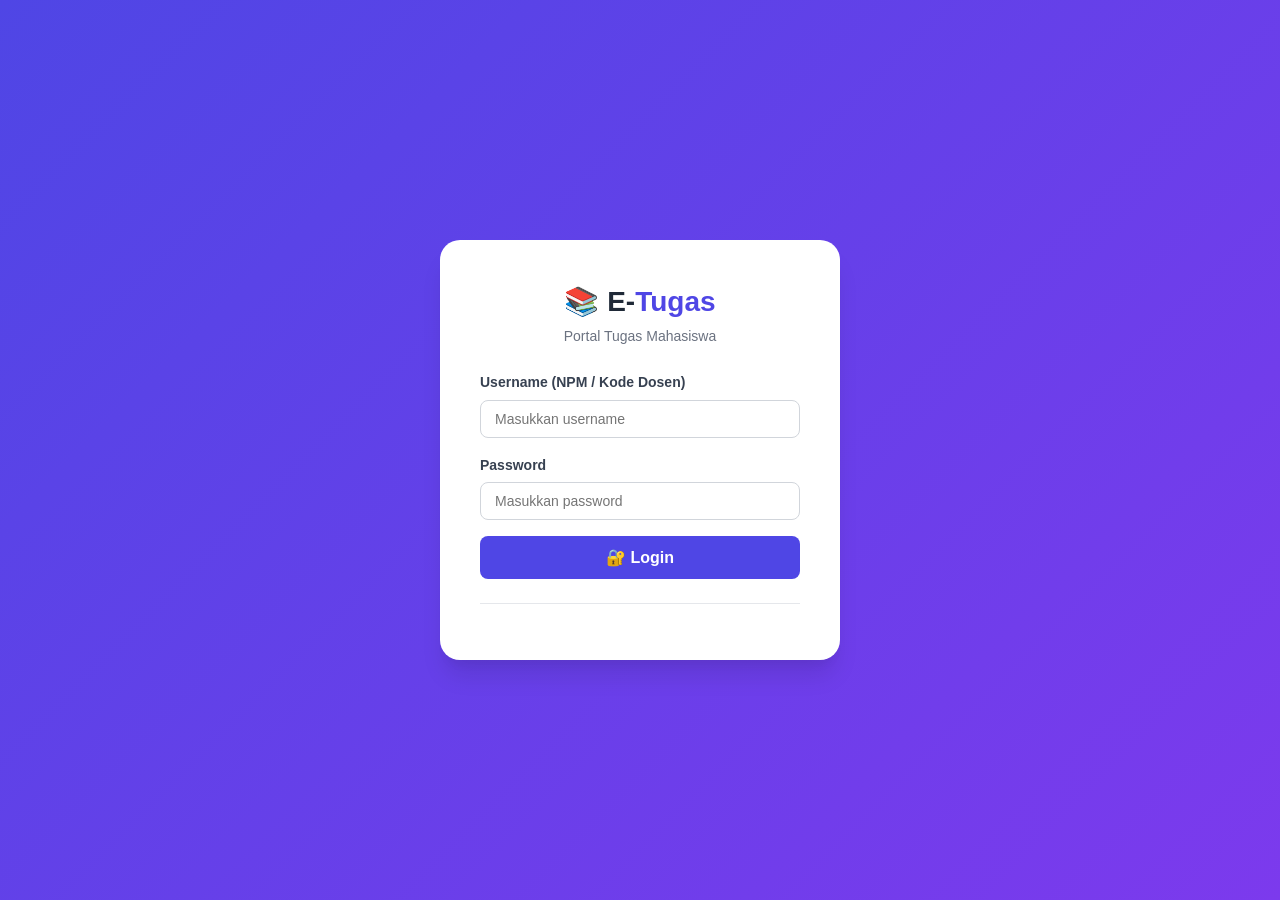
==== backend/public/frontend/pages/admin-users.html @ 3af6cc86 "first commit" ====
<!DOCTYPE html>
<html lang="id">
<head>
    <meta charset="UTF-8">
    <meta name="viewport" content="width=device-width, initial-scale=1.0">
    <title>Kelola User - E-Tugas</title>
    <link rel="stylesheet" href="../assets/css/style.css">
</head>
<body>
    <div class="dashboard">
        <!-- SIDEBAR -->
        <aside class="sidebar">
            <div class="brand">📚 E-<span>Tugas</span></div>
            <nav>
                <a href="#" onclick="window.location.href='admin-dashboard.html'">📊 Dashboard</a>
                <a href="#" class="active">👥 Kelola User</a>
                <a href="#" onclick="showChangePassword()">🔑 Ubah Password</a> <!-- 🔥 TAMBAHKAN INI -->
                <a href="#" onclick="logout()">🚪 Logout</a>
            </nav>
        </aside>

        <!-- MAIN CONTENT -->
        <main class="main-content">
            <!-- TOPBAR -->
            <header class="topbar">
                <h2>👥 Kelola User</h2>
                <div class="user-info">
                    <span id="adminName">Admin</span>
                    <div class="avatar" id="adminAvatar" onclick="showChangePassword()" style="cursor: pointer;" title="Klik untuk ubah password">A</div>
                </div>
            </header>

            <!-- FILTER & TOMBOL TAMBAH -->
            <div style="display: flex; justify-content: space-between; align-items: center; margin-bottom: 1rem; flex-wrap: wrap; gap: 0.75rem;">
                <div style="display: flex; gap: 0.5rem; flex-wrap: wrap; align-items: center;">
                    <div class="form-group" style="margin-bottom: 0;">
                        <select id="filterRole" class="form-control" style="width: auto; min-width: 140px;" onchange="applyFilters()">
                            <option value="all">📋 Semua Role</option>
                            <option value="admin">🔐 Admin</option>
                            <option value="dosen">👨‍🏫 Dosen</option>
                            <option value="mahasiswa">👨‍🎓 Mahasiswa</option>
                        </select>
                    </div>
                    <div class="form-group" style="margin-bottom: 0;">
                        <select id="filterProdi" class="form-control" style="width: auto; min-width: 140px;" onchange="applyFilters()">
                            <option value="all">📚 Semua Prodi</option>
                            <option value="TI">Teknik Informatika</option>
                            <option value="SI">Sistem Informasi</option>
                        </select>
                    </div>
                    <div class="form-group" style="margin-bottom: 0;">
                        <select id="filterAngkatan" class="form-control" style="width: auto; min-width: 120px;" onchange="applyFilters()">
                            <option value="all">📅 Semua Angkatan</option>
                            <option value="2024">2024</option>
                            <option value="2023">2023</option>
                            <option value="2022">2022</option>
                        </select>
                    </div>
                    <button class="btn btn-outline btn-sm" onclick="resetFilters()">🔄 Reset</button>
                </div>
                <div>
                    <button class="btn btn-primary btn-sm" onclick="showModal('dosen')">+ Tambah Dosen</button>
                    <button class="btn btn-success btn-sm" onclick="showModal('mahasiswa')">+ Tambah Mahasiswa</button>
                </div>
            </div>

            <!-- TABEL USER -->
            <div class="card">
                <div class="table-container">
                    <table class="table" id="userTable">
                        <thead>
                            <tr>
                                <th>ID</th>
                                <th>Username</th>
                                <th>Nama</th>
                                <th>Role</th>
                                <th>Prodi</th>
                                <th>Angkatan</th>
                                <th>Aksi</th>
                            </tr>
                        </thead>
                        <tbody id="userTableBody">
                            <tr><td colspan="7" class="text-center">Loading...</td></tr>
                        </tbody>
                    </table>
                </div>
            </div>
        </main>
    </div>

    <!-- MODAL TAMBAH/EDIT USER -->
    <div class="modal-overlay" id="userModal">
        <div class="modal">
            <h3 class="modal-title" id="modalTitle">Tambah User</h3>
            <form id="userForm">
                <input type="hidden" id="userRole">
                <input type="hidden" id="editUserId">

                <div class="form-group">
                    <label for="usernameInput">Username</label>
                    <input type="text" id="usernameInput" class="form-control" placeholder="Username" required>
                </div>
                <div class="form-group">
                    <label for="nameInput">Nama Lengkap</label>
                    <input type="text" id="nameInput" class="form-control" placeholder="Nama lengkap" required>
                </div>
                <div class="form-group">
                    <label for="passwordInput">Password</label>
                    <input type="password" id="passwordInput" class="form-control" placeholder="Password">
                    <small class="text-muted">Kosongkan jika tidak diubah</small>
                </div>
                <div class="form-group" id="prodiGroup" style="display:none;">
                    <label for="prodiInput">Program Studi</label>
                    <select id="prodiInput" class="form-control">
                        <option value="TI">Teknik Informatika</option>
                        <option value="SI">Sistem Informasi</option>
                    </select>
                </div>
                <div class="form-group" id="angkatanGroup" style="display:none;">
                    <label for="angkatanInput">Angkatan</label>
                    <select id="angkatanInput" class="form-control">
                        <option value="2025">2025</option>
                        <option value="2024">2024</option>
                        <option value="2023">2023</option>
                        <option value="2022">2022</option>
                    </select>
                </div>

                <div class="modal-actions">
                    <button type="submit" class="btn btn-primary">💾 Simpan</button>
                    <button type="button" class="btn btn-outline" onclick="closeModal()">Batal</button>
                </div>
            </form>
        </div>
    </div>

    <!-- 🔥 MODAL UBAH PASSWORD -->
    <div class="modal-overlay" id="passwordModal">
        <div class="modal" style="max-width: 400px;">
            <h3 class="modal-title">🔑 Ubah Password</h3>
            <form id="passwordForm">
                <div class="form-group">
                    <label for="oldPassword">Password Lama</label>
                    <input type="password" id="oldPassword" class="form-control" placeholder="Masukkan password lama" required>
                </div>
                <div class="form-group">
                    <label for="newPassword">Password Baru</label>
                    <input type="password" id="newPassword" class="form-control" placeholder="Minimal 6 karakter" required>
                </div>
                <div class="form-group">
                    <label for="confirmPassword">Konfirmasi Password Baru</label>
                    <input type="password" id="confirmPassword" class="form-control" placeholder="Ulangi password baru" required>
                </div>
                <div id="passwordMessage" class="error" style="margin-top: 0.5rem; display: none;"></div>
                <div class="modal-actions">
                    <button type="submit" class="btn btn-primary" id="savePasswordBtn">💾 Simpan</button>
                    <button type="button" class="btn btn-outline" onclick="closePasswordModal()">Batal</button>
                </div>
            </form>
        </div>
    </div>

    <script src="../assets/js/auth.js"></script>
    <script src="../assets/js/admin.js"></script>
</body>
</html>
---- backend/public/frontend/assets/css/style.css ----
/* ========================================
   E-TUGAS - STYLE UTAMA (VANILLA CSS)
   ======================================== */

/* ---------- RESET & VARIABLES ---------- */
* {
    margin: 0;
    padding: 0;
    box-sizing: border-box;
}

:root {
    --primary: #4F46E5;
    --primary-dark: #4338CA;
    --primary-light: #818CF8;
    --primary-bg: #EEF2FF;
    --success: #22C55E;
    --danger: #EF4444;
    --warning: #F59E0B;
    --gray-50: #F9FAFB;
    --gray-100: #F3F4F6;
    --gray-200: #E5E7EB;
    --gray-300: #D1D5DB;
    --gray-400: #9CA3AF;
    --gray-500: #6B7280;
    --gray-600: #4B5563;
    --gray-700: #374151;
    --gray-800: #1F2937;
    --gray-900: #111827;
    --radius: 12px;
    --shadow: 0 1px 3px rgba(0,0,0,0.1), 0 1px 2px rgba(0,0,0,0.06);
    --shadow-lg: 0 10px 15px -3px rgba(0,0,0,0.1), 0 4px 6px -2px rgba(0,0,0,0.05);
    --shadow-xl: 0 20px 25px -5px rgba(0,0,0,0.1), 0 10px 10px -5px rgba(0,0,0,0.04);
}

body {
    font-family: 'Inter', -apple-system, BlinkMacSystemFont, 'Segoe UI', Roboto, sans-serif;
    background: var(--gray-50);
    color: var(--gray-800);
    line-height: 1.6;
    min-height: 100vh;
}

a { text-decoration: none; color: inherit; }

/* ---------- UTILITY ---------- */
.container {
    max-width: 1200px;
    margin: 0 auto;
    padding: 0 20px;
}

.text-center { text-align: center; }
.text-primary { color: var(--primary); }
.text-success { color: var(--success); }
.text-danger { color: var(--danger); }
.text-warning { color: var(--warning); }
.text-muted { color: var(--gray-500); }

.flex { display: flex; }
.flex-center { display: flex; align-items: center; justify-content: center; }
.flex-between { display: flex; justify-content: space-between; align-items: center; }
.flex-col { display: flex; flex-direction: column; }
.gap-2 { gap: 0.5rem; }
.gap-4 { gap: 1rem; }
.gap-6 { gap: 1.5rem; }

.w-full { width: 100%; }
.h-full { height: 100%; }
.min-h-screen { min-height: 100vh; }

/* ---------- BUTTONS ---------- */
.btn {
    display: inline-flex;
    align-items: center;
    justify-content: center;
    gap: 0.5rem;
    padding: 0.625rem 1.25rem;
    border: none;
    border-radius: 8px;
    font-size: 0.875rem;
    font-weight: 600;
    cursor: pointer;
    transition: all 0.2s ease;
    text-decoration: none;
}

.btn-primary {
    background: var(--primary);
    color: white;
}
.btn-primary:hover {
    background: var(--primary-dark);
    transform: translateY(-1px);
    box-shadow: var(--shadow-lg);
}

.btn-success {
    background: var(--success);
    color: white;
}
.btn-success:hover {
    background: #16A34A;
    transform: translateY(-1px);
}

.btn-danger {
    background: var(--danger);
    color: white;
}
.btn-danger:hover {
    background: #DC2626;
    transform: translateY(-1px);
}

.btn-warning {
    background: var(--warning);
    color: white;
}
.btn-warning:hover {
    background: #D97706;
    transform: translateY(-1px);
}

.btn-outline {
    background: transparent;
    color: var(--gray-600);
    border: 1.5px solid var(--gray-300);
}
.btn-outline:hover {
    background: var(--gray-100);
    border-color: var(--gray-400);
}

.btn-sm { padding: 0.375rem 0.75rem; font-size: 0.75rem; }
.btn-lg { padding: 0.75rem 1.5rem; font-size: 1rem; }

/* ---------- CARDS ---------- */
.card {
    background: white;
    border-radius: var(--radius);
    box-shadow: var(--shadow);
    padding: 1.5rem;
    transition: all 0.2s ease;
}
.card:hover {
    box-shadow: var(--shadow-lg);
}

.card-header {
    display: flex;
    justify-content: space-between;
    align-items: center;
    margin-bottom: 1rem;
    padding-bottom: 0.75rem;
    border-bottom: 1px solid var(--gray-200);
}

.card-title {
    font-size: 1.125rem;
    font-weight: 700;
    color: var(--gray-800);
}

/* ---------- FORM ---------- */
.form-group {
    margin-bottom: 1rem;
}
.form-group label {
    display: block;
    font-weight: 600;
    font-size: 0.875rem;
    color: var(--gray-700);
    margin-bottom: 0.375rem;
}
.form-control {
    width: 100%;
    padding: 0.625rem 0.875rem;
    border: 1.5px solid var(--gray-300);
    border-radius: 8px;
    font-size: 0.875rem;
    transition: border-color 0.2s ease;
    background: white;
}
.form-control:focus {
    outline: none;
    border-color: var(--primary);
    box-shadow: 0 0 0 3px rgba(79, 70, 229, 0.15);
}

.form-select {
    appearance: none;
    background-image: url("data:image/svg+xml,%3Csvg xmlns='http://www.w3.org/2000/svg' width='12' height='12' viewBox='0 0 12 12'%3E%3Cpath fill='%236B7280' d='M6 8L1 3h10z'/%3E%3C/svg%3E");
    background-repeat: no-repeat;
    background-position: right 0.75rem center;
    padding-right: 2.5rem;
}

/* ---------- TABLES ---------- */
.table-container {
    overflow-x: auto;
    border-radius: var(--radius);
    border: 1px solid var(--gray-200);
}

.table {
    width: 100%;
    border-collapse: collapse;
    font-size: 0.875rem;
}
.table thead {
    background: var(--gray-100);
}
.table th {
    padding: 0.75rem 1rem;
    text-align: left;
    font-weight: 600;
    color: var(--gray-600);
    border-bottom: 1px solid var(--gray-200);
}
.table td {
    padding: 0.75rem 1rem;
    border-bottom: 1px solid var(--gray-100);
}
.table tbody tr:hover {
    background: var(--primary-bg);
}
.table .status-badge {
    padding: 0.25rem 0.75rem;
    border-radius: 9999px;
    font-size: 0.75rem;
    font-weight: 600;
}
.status-badge.aktif { background: #DCFCE7; color: #16A34A; }
.status-badge.ditutup { background: #FEE2E2; color: #DC2626; }
.status-badge.sudah { background: #DCFCE7; color: #16A34A; }
.status-badge.belum { background: #FEF3C7; color: #D97706; }
.status-badge.danger {
    background: #FEE2E2;
    color: #DC2626;
}

/* ---------- LOGIN PAGE ---------- */
.login-page {
    min-height: 100vh;
    background: linear-gradient(135deg, #4F46E5 0%, #7C3AED 100%);
    display: flex;
    align-items: center;
    justify-content: center;
    padding: 20px;
}

.login-card {
    background: white;
    border-radius: 20px;
    padding: 2.5rem;
    width: 100%;
    max-width: 400px;
    box-shadow: var(--shadow-xl);
}
.login-card .logo {
    text-align: center;
    margin-bottom: 1.5rem;
}
.login-card .logo h1 {
    font-size: 1.75rem;
    font-weight: 800;
    color: var(--gray-800);
}
.login-card .logo h1 span {
    color: var(--primary);
}
.login-card .logo p {
    color: var(--gray-500);
    font-size: 0.875rem;
}
.login-card .btn-login {
    width: 100%;
    padding: 0.75rem;
    font-size: 1rem;
}
.login-card .error-msg {
    color: var(--danger);
    font-size: 0.875rem;
    margin-top: 0.5rem;
    text-align: center;
    display: none;
}
.login-card .error-msg.show {
    display: block;
}

/* ---------- DASHBOARD LAYOUT ---------- */
.dashboard {
    display: flex;
    min-height: 100vh;
}

.sidebar {
    width: 250px;
    background: white;
    border-right: 1px solid var(--gray-200);
    padding: 1.5rem;
    flex-shrink: 0;
    position: sticky;
    top: 0;
    height: 100vh;
    overflow-y: auto;
}
.sidebar .brand {
    font-size: 1.25rem;
    font-weight: 800;
    color: var(--gray-800);
    margin-bottom: 2rem;
    display: flex;
    align-items: center;
    gap: 0.5rem;
}
.sidebar .brand span { color: var(--primary); }
.sidebar nav {
    display: flex;
    flex-direction: column;
    gap: 0.25rem;
}
.sidebar nav a {
    padding: 0.625rem 0.875rem;
    border-radius: 8px;
    color: var(--gray-600);
    font-weight: 500;
    transition: all 0.2s ease;
}
.sidebar nav a:hover {
    background: var(--primary-bg);
    color: var(--primary);
}
.sidebar nav a.active {
    background: var(--primary);
    color: white;
}

.main-content {
    flex: 1;
    padding: 1.5rem 2rem;
}

.topbar {
    display: flex;
    justify-content: space-between;
    align-items: center;
    margin-bottom: 1.5rem;
    padding-bottom: 1rem;
    border-bottom: 1px solid var(--gray-200);
}
.topbar .user-info {
    display: flex;
    align-items: center;
    gap: 1rem;
}
.topbar .user-info .avatar {
    width: 40px;
    height: 40px;
    border-radius: 50%;
    background: var(--primary);
    color: white;
    display: flex;
    align-items: center;
    justify-content: center;
    font-weight: 700;
    font-size: 16px;
    cursor: pointer;
    transition: all 0.3s ease;
}
.avatar:hover {
    transform: scale(1.05);
    box-shadow: 0 4px 12px rgba(79, 70, 229, 0.4);
}

/* ---------- STATS CARDS ---------- */
.stats-grid {
    display: grid;
    grid-template-columns: repeat(auto-fit, minmax(200px, 1fr));
    gap: 1rem;
    margin-bottom: 1.5rem;
}
.stat-card {
    background: white;
    border-radius: var(--radius);
    padding: 1.25rem;
    box-shadow: var(--shadow);
}
.stat-card .stat-number {
    font-size: 2rem;
    font-weight: 800;
    color: var(--gray-800);
}
.stat-card .stat-label {
    font-size: 0.875rem;
    color: var(--gray-500);
}

/* ---------- MODAL ---------- */
.modal-overlay {
    display: none;
    position: fixed;
    top: 0;
    left: 0;
    right: 0;
    bottom: 0;
    background: rgba(0,0,0,0.5);
    z-index: 1000;
    align-items: center;
    justify-content: center;
    padding: 20px;
}
.modal-overlay.show {
    display: flex;
}
.modal {
    background: white;
    border-radius: var(--radius);
    padding: 2rem;
    width: 100%;
    max-width: 500px;
    max-height: 90vh;
    overflow-y: auto;
    box-shadow: var(--shadow-xl);
}
.modal .modal-title {
    font-size: 1.25rem;
    font-weight: 700;
    margin-bottom: 1rem;
}
.modal .modal-actions {
    display: flex;
    gap: 0.75rem;
    margin-top: 1.5rem;
}
.modal .modal-actions .btn { flex: 1; }

/* ---------- RESPONSIVE ---------- */
@media (max-width: 768px) {
    .sidebar {
        display: none;
    }
    .dashboard {
        flex-direction: column;
    }
    .main-content {
        padding: 1rem;
    }
    .stats-grid {
        grid-template-columns: 1fr 1fr;
    }
    .login-card {
        padding: 1.5rem;
        margin: 0 1rem;
    }
}
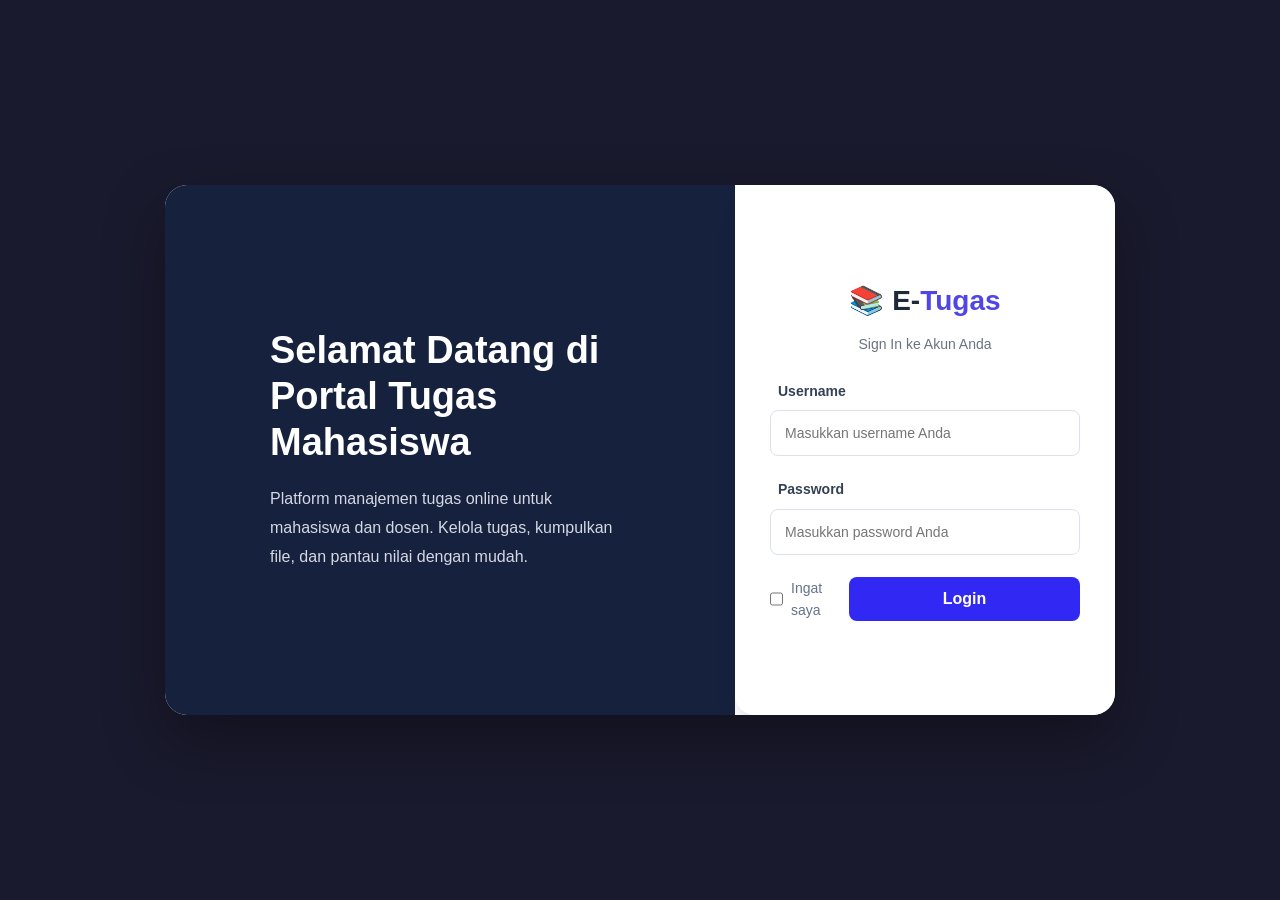
==== commit 15b63c76: "Bug Fixing and Update Frontend" ====
--- a/backend/public/frontend/pages/admin-users.html
+++ b/backend/public/frontend/pages/admin-users.html
@@ -5,19 +5,28 @@
     <meta name="viewport" content="width=device-width, initial-scale=1.0">
     <title>Kelola User - E-Tugas</title>
     <link rel="stylesheet" href="../assets/css/style.css">
+    <link rel="stylesheet" href="https://cdnjs.cloudflare.com/ajax/libs/font-awesome/6.5.0/css/all.min.css">
 </head>
 <body>
     <div class="dashboard">
         <!-- SIDEBAR -->
         <aside class="sidebar">
-            <div class="brand">📚 E-<span>Tugas</span></div>
-            <nav>
-                <a href="#" onclick="window.location.href='admin-dashboard.html'">📊 Dashboard</a>
-                <a href="#" class="active">👥 Kelola User</a>
-                <a href="#" onclick="showChangePassword()">🔑 Ubah Password</a> <!-- 🔥 TAMBAHKAN INI -->
-                <a href="#" onclick="logout()">🚪 Logout</a>
-            </nav>
-        </aside>
+    <div class="brand"> E-<span>Tugas</span></div>
+    <nav>
+        <a href="#" onclick="window.location.href='admin-dashboard.html'" class="active">
+            <i class="fas fa-chart-pie"></i> Dashboard
+        </a>
+        <a href="#" onclick="window.location.href='admin-users.html'">
+            <i class="fas fa-users-cog"></i> Kelola User
+        </a>
+        <a href="#" onclick="showChangePassword()">
+            <i class="fas fa-key"></i> Ubah Password
+        </a>
+        <a href="#" onclick="logout()">
+            <i class="fas fa-sign-out-alt"></i> Logout
+        </a>
+    </nav>
+</aside>
 
         <!-- MAIN CONTENT -->
         <main class="main-content">
--- a/backend/public/frontend/assets/css/style.css
+++ b/backend/public/frontend/assets/css/style.css
@@ -455,4 +455,265 @@
         padding: 1.5rem;
         margin: 0 1rem;
     }
+}
+
+*{
+    margin:0;
+    padding:0;
+    box-sizing:border-box;
+}
+
+body{
+    font-family:'Segoe UI',Tahoma,Geneva,Verdana,sans-serif;
+}
+
+.login-page{
+    min-height:100vh;
+    background:#1a1a2e;
+    display:flex;
+    justify-content:center;
+    align-items:center;
+    padding:20px;
+}
+
+.login-container{
+    width:100%;
+    max-width:950px;
+    min-height:530px;
+    display:flex;
+    background:#fff;
+    border-radius:22px;
+    overflow:hidden;
+    box-shadow:0 25px 60px rgba(0,0,0,.35);
+}
+
+/*letf*/
+
+.login-info{
+    flex:1;
+    background:#16213e;
+    display:flex;
+    justify-content:center;
+    align-items:center;
+    padding:50px;
+}
+
+.info-content{
+    max-width:360px;
+}
+
+.info-title{
+    color:#fff;
+    font-size:38px;
+    line-height:1.2;
+    font-weight:800;
+    margin-bottom:20px;
+}
+
+.info-desc{
+    color:#d6d8e3;
+    line-height:1.8;
+    font-size:16px;
+}
+
+/* right */
+
+.login-card{
+    width:380px;
+    padding:45px 35px;
+    display:flex;
+    flex-direction:column;
+    justify-content:center;
+    background:#fff;
+}
+
+.logo{
+    text-align:center;
+    margin-bottom:35px;
+}
+
+.logo h1{
+    font-size:36px;
+    font-weight:800;
+    color:#1a1a2e;
+}
+
+.logo span{
+    color:#4F46E5;
+}
+
+.logo p{
+    margin-top:10px;
+    color:#64748b;
+    font-size:15px;
+}
+
+/* form */
+
+.form-group{
+    margin-bottom:22px;
+}
+
+.form-group label{
+    display:flex;
+    align-items:center;
+    gap:8px;
+    font-size:14px;
+    font-weight:600;
+    color:#334155;
+    margin-bottom:8px;
+}
+
+.label-icon{
+    font-size:16px;
+}
+
+.form-control{
+    width:100%;
+    height:46px;
+    padding:0 14px;
+    border:1.5px solid #dbe2ea;
+    border-radius:8px;
+    font-size:14px;
+    transition:.3s;
+}
+
+.form-control:focus{
+    outline:none;
+    border-color:#4F46E5;
+    box-shadow:0 0 0 3px rgba(79,70,229,.15);
+}
+
+/* form actions */
+.form-actions{
+    margin-top:10px;
+    display:flex;
+    justify-content:space-between;
+    align-items:center;
+    gap:15px;
+}
+
+.checkbox-label{
+    display:flex;
+    align-items:center;
+    gap:8px;
+    font-size:14px;
+    color:#64748b;
+    cursor:pointer;
+    user-select:none;
+}
+
+.checkbox-label input{
+    width:16px;
+    height:16px;
+    accent-color:#4F46E5;
+    margin:0;
+}
+
+/* button */
+
+.btn-login{
+    width:140px;
+    height:44px;
+    border:none;
+    border-radius:8px;
+    background:#3228f3;
+    color:#fff;
+    font-size:15px;
+    font-weight:600;
+    cursor:pointer;
+    transition:.25s;
+    display:flex;
+    align-items:center;
+    justify-content:center;
+    gap:8px;
+}
+
+.btn-login:hover{
+    background:#3220f1;
+    transform:translateY(-2px);
+    box-shadow:0 10px 25px rgba(79,70,229,.35);
+}
+
+
+.error-msg{
+    margin-top:18px;
+    color:#ef4444;
+    text-align:center;
+    font-size:14px;
+    display:none;
+}
+
+.error-msg.show{
+    display:block;
+}
+
+.login-footer{
+    margin-top:25px;
+    text-align:center;
+    border-top:1px solid #e2e8f0;
+    padding-top:20px;
+}
+
+.forgot-link,
+.register-link{
+    color:#4F46E5;
+    text-decoration:none;
+    font-size:14px;
+    font-weight:600;
+}
+
+.forgot-link:hover,
+.register-link:hover{
+
+    text-decoration:underline;
+}
+
+
+@media(max-width:850px){
+.login-container{
+    flex-direction:column;
+    max-width:450px;
+}
+
+.login-info{
+    padding:40px 30px;
+}
+
+.info-title{
+    font-size:32px;
+}
+
+.login-card{
+    width:100%;
+    padding:35px 30px;
+}
+}
+
+@media(max-width:480px){
+.login-page{
+    padding:15px;
+}
+
+.login-card{
+    padding:30px 20px;
+}
+
+.form-actions{
+    flex-direction:column;
+    align-items:stretch;
+}
+
+.btn-login{
+    width:100%;
+}
+
+.checkbox-label{
+    justify-content:center;
+}
+
+.info-title{
+    font-size:28px;
+}
+
 }
